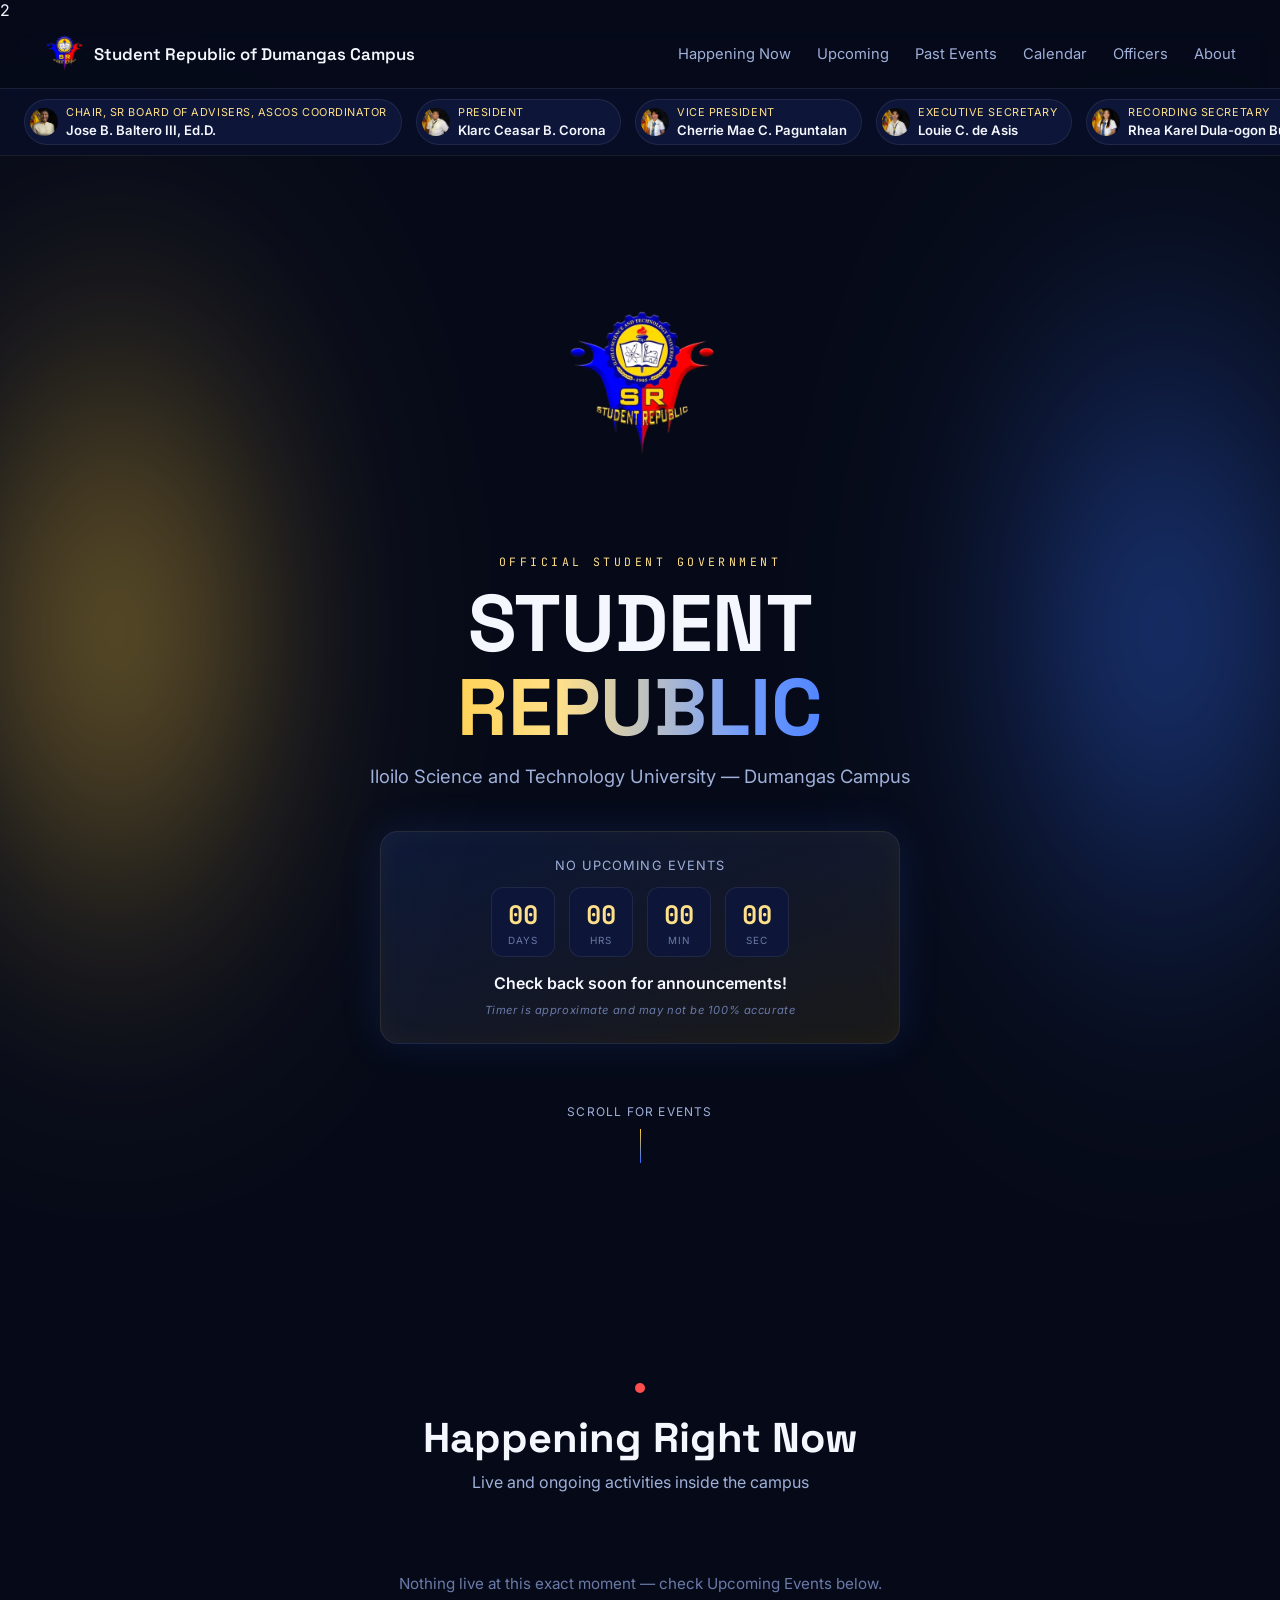
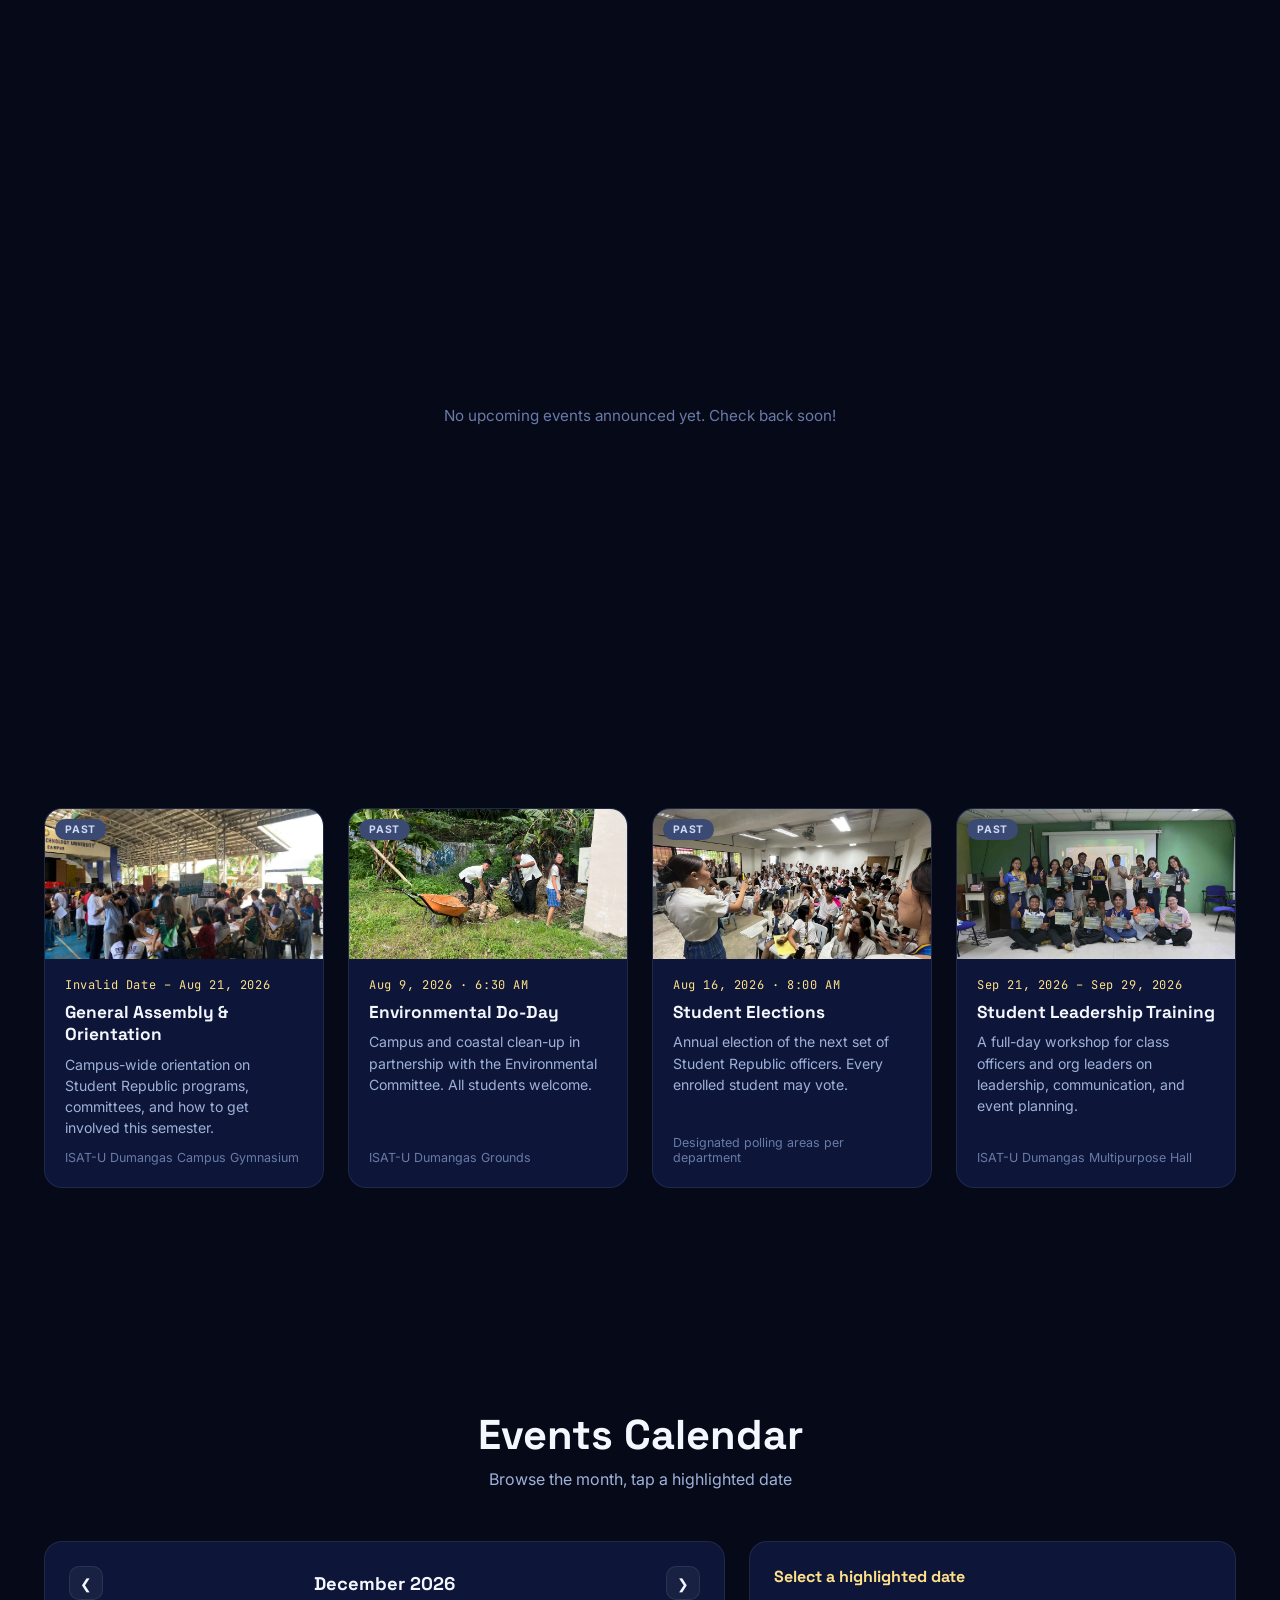
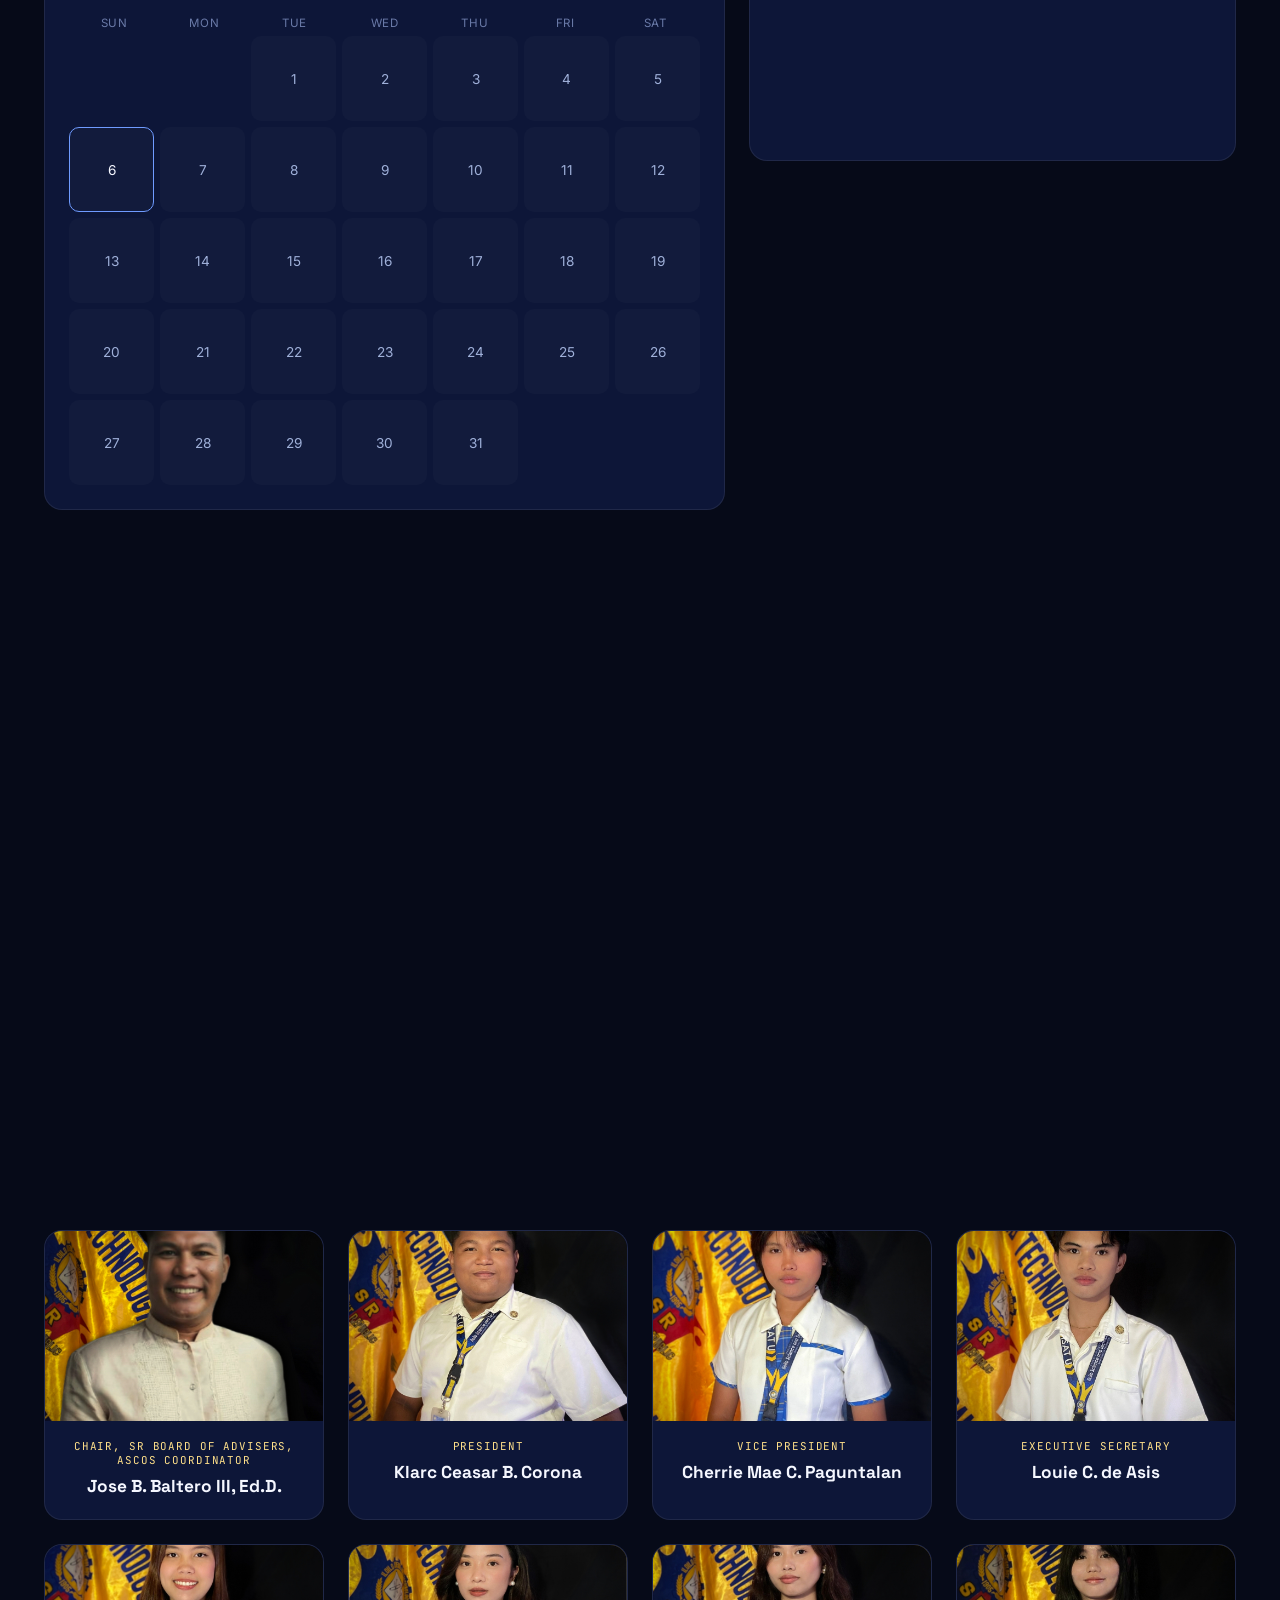
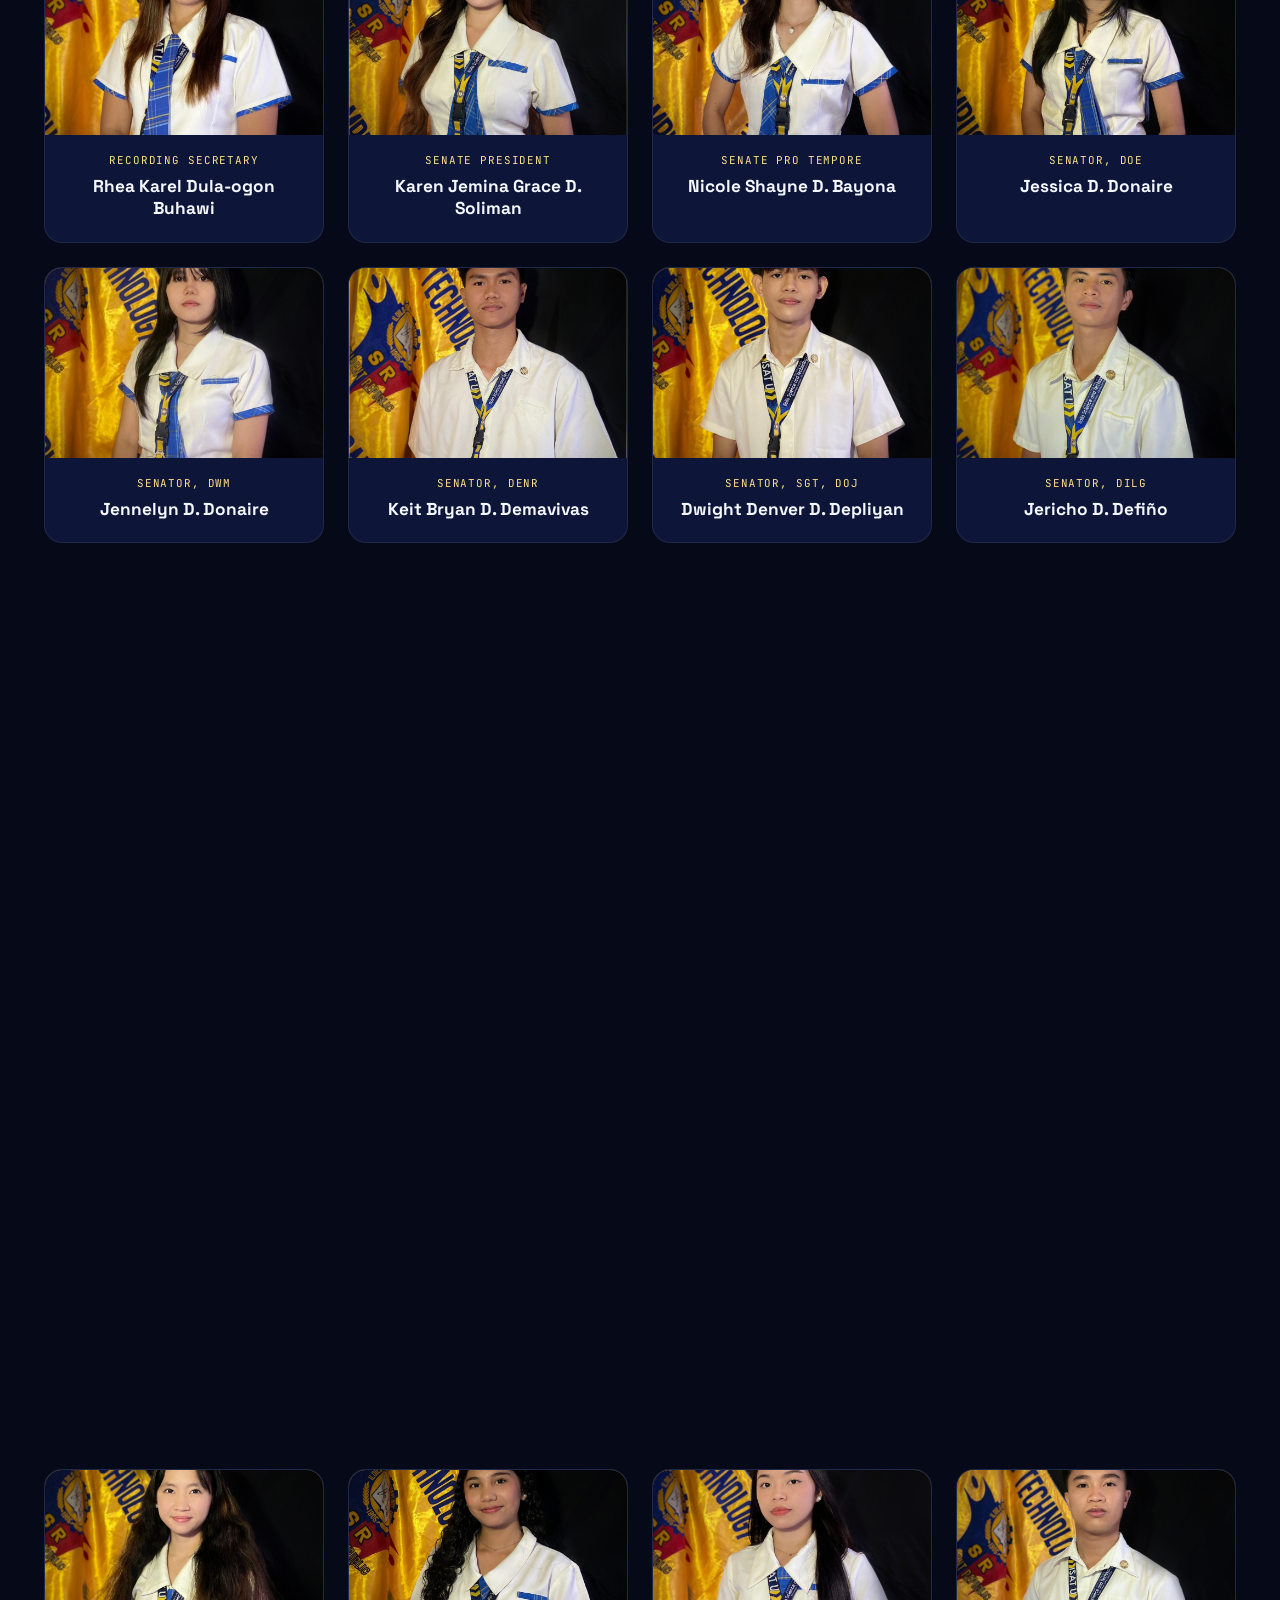
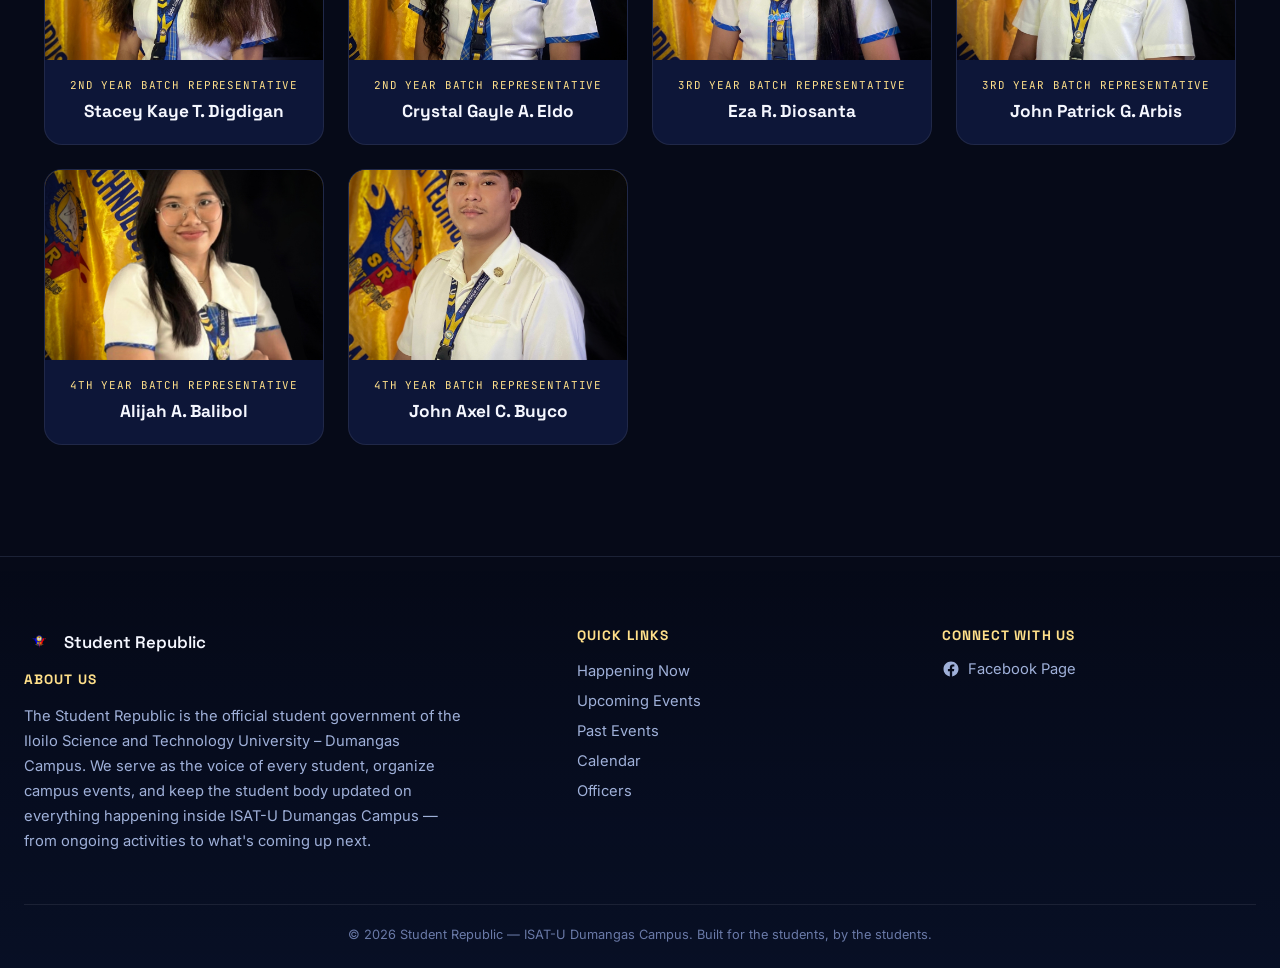
==== index.html @ ea0fa1e5 "commit" ====
<!DOCTYPE html>
<html lang="en">
<head>
<meta charset="UTF-8">
<meta name="viewport" content="width=device-width, initial-scale=1.0">
<title>Student Republic | ISAT-U Dumangas Campus</title>
<meta name="description" content="Official events hub of the Student Republic — Iloilo Science and Technology University, Dumangas Campus.">
<link rel="icon" type="image/png" href="SRlogo.png" sizes="any" style="transform: scale(90);">  

<link rel="preconnect" href="https://fonts.googleapis.com">
<link rel="preconnect" href="https://fonts.gstatic.com" crossorigin>
<link href="https://fonts.googleapis.com/css2?family=Space+Grotesk:wght@400;500;600;700&family=Inter:wght@400;500;600;700;800&family=JetBrains+Mono:wght@500&display=swap" rel="stylesheet">

<link rel="stylesheet" href="css/style.css">
<script src="js/draftSRR.js"> </script>
<script src="js/SR.js"> </script>
</head>
<body>2

<!-- ============ SPLASH SCREEN ============ -->
<div id="splash" aria-hidden="true">
  <img class="splash-seal" src="SRlogo.png" alt="Student Republic logo">
  <p class="splash-tag">Student Republic &ndash; Dumangas Campus</p>
</div>

<!-- ============ AMBIENT GLOWS ============ -->
<div class="glow glow-left" aria-hidden="true"></div>
<div class="glow glow-right" aria-hidden="true"></div>

<!-- ============ TOP BAR ============ -->
<header id="topbar">
  <div class="topbar-main">
    <a href="#hero" class="brand">
      <img class="brand-seal" src="SRlogo.png" alt="Student Republic logo" style="transform: scale(2); transform-origin: center; width: 40px; height: 40px;">
      <span>Student Republic of Dumangas Campus</span>
    </a>

    <nav class="main-nav">
      <a href="#live">Happening Now</a>
      <a href="#upcoming">Upcoming</a>
      <a href="#past">Past Events</a>
      <a href="#calendar">Calendar</a>
      <a href="#officers-full">Officers</a>
      <a href="#about">About</a>
    </nav>

    <button id="nav-toggle" aria-label="Toggle menu" aria-expanded="false">
      <span></span><span></span><span></span>
    </button>
  </div>

  <!-- Officers strip (scrolling row of current officers) -->
  <div class="officers-strip-wrap">
    <div class="officers-strip" id="officers-strip"></div>
  </div>
</header>

<!-- ============ MAIN ============ -->
<main>

  <!-- HERO -->
  <section id="hero">
    <div class="hero-inner reveal">
      <img class="hero-seal" src="SRlogo.png" alt="Student Republic logo">
      <p class="eyebrow">Official Student Government</p>
      <h1 class="hero-title">STUDENT<span>REPUBLIC</span></h1>
      <p class="hero-subtitle">Iloilo Science and Technology University &mdash; Dumangas Campus</p>

      <div class="countdown-box" id="countdown-box">
        <p class="countdown-label" id="countdown-label">Loading next event&hellip;</p>
        <div class="countdown-timer" id="countdown-timer">
          <div class="cd-unit"><span id="cd-days">00</span><small>days</small></div>
          <div class="cd-unit"><span id="cd-hours">00</span><small>hrs</small></div>
          <div class="cd-unit"><span id="cd-mins">00</span><small>min</small></div>
          <div class="cd-unit"><span id="cd-secs">00</span><small>sec</small></div>
        </div>
        <p class="countdown-event-name" id="countdown-event-name"></p>
        <p class="countdown-disclaimer">Timer is approximate and may not be 100% accurate</p>
      </div>

      <a href="#live" class="scroll-cue">
        <span>Scroll for events</span>
        <div class="scroll-cue-line"></div>
      </a>
    </div>
  </section>

  <!-- HAPPENING NOW -->
  <section id="live">
    <div class="section-head reveal">
      <span class="pulse-dot" aria-hidden="true"></span>
      <h2>Happening Right Now</h2>
      <p class="section-sub">Live and ongoing activities inside the campus</p>
    </div>
    <div class="cards-grid" id="live-events"></div>
  </section>

 
  <section id="upcoming">
    <div class="section-head reveal">
      <h2>Upcoming Events</h2>
      <p class="section-sub">Mark your calendars, Republic!</p>
    </div>
    <div class="cards-grid tilt-grid" id="upcoming-events"></div>
  </section>

  <!-- PAST EVENTS -->
  <section id="past">
    <div class="section-head reveal">
      <h2>Past Events</h2>
      <p class="section-sub">Memories from our recent activities</p>
    </div>
    <div class="cards-grid" id="past-events"></div>
  </section>

  <section id="calendar">
    <div class="section-head reveal">
      <h2>Events Calendar</h2>
      <p class="section-sub">Browse the month, tap a highlighted date</p>
    </div>

    <div class="calendar-wrap reveal">
      <div class="calendar-card">
        <div class="calendar-nav">
          <button id="cal-prev" aria-label="Previous month">&#10094;</button>
          <h3 id="cal-month-label"></h3>
          <button id="cal-next" aria-label="Next month">&#10095;</button>
        </div>
        <div class="calendar-weekdays">
          <span>Sun</span><span>Mon</span><span>Tue</span><span>Wed</span><span>Thu</span><span>Fri</span><span>Sat</span>
        </div>
        <div class="calendar-grid" id="calendar-grid"></div>
      </div>

      <div class="day-panel" id="day-panel">
        <h4 id="day-panel-title">Select a highlighted date</h4>
        <div id="day-panel-events"></div>
      </div>
    </div>
  </section>


  <section id="about">
    <div class="about-inner reveal">
      <h2>What is the Student Republic?</h2>
      <p>The Student Republic is the official student government of ISAT-U Dumangas Campus the elected body
      that represents the student body, organizes campus activities, and keeps every student informed on
      what's happening on campus and what's coming next.</p>
    </div>
  </section>


  <section id="officers-full">
    <div class="section-head reveal">
      <h2>Your Officers</h2>
      <p class="section-sub">School Year 2026&ndash;2027</p>
    </div>
    <div class="cards-grid officers-grid" id="officers-grid"></div>
  </section> 
</main>


<footer id="site-footer">
  <div class="footer-grid">
    <div class="footer-col footer-about">
      <div class="brand footer-brand">
        <img class="brand-seal" src="SRlogo.png" alt="Student Republic logo">
        <span>Student Republic</span>
      </div>
      <h4>About Us</h4>
      <p>
        The Student Republic is the official student government of the Iloilo Science and Technology
        University &ndash; Dumangas Campus. We serve as the voice of every student, organize campus events,
        and keep the student body updated on everything happening inside ISAT-U Dumangas Campus &mdash; from ongoing
        activities to what's coming up next.
      </p>
    </div>

    <div class="footer-col">
      <h4>Quick Links</h4>
      <ul>
        <li><a href="#live">Happening Now</a></li>
        <li><a href="#upcoming">Upcoming Events</a></li>
        <li><a href="#past">Past Events</a></li>
        <li><a href="#calendar">Calendar</a></li>
        <li><a href="#officers-full">Officers</a></li>
      </ul>
    </div>

    <div class="footer-col">
      <h4>Connect With Us</h4>
      <ul id="footer-social">
        <!-- facebook link natin by js/events-data.js ) -->
      </ul>
    </div>
  </div>

  <div class="footer-bottom">
    <p>&copy; <span id="footer-year"></span> Student Republic &mdash; ISAT-U Dumangas Campus. Built for the students, by the students.</p>
  </div>
</footer>

<script src="js/events-data.js"></script>
<script src="js/script.js"></script>
</body>
</html>
---- css/style.css ----
/* ==========================================================================
   STUDENT REPUBLIC — ISAT-U DUMANGAS CAMPUS
   Design tokens
   ========================================================================== */
:root{
  --bg:            #060a18;
  --bg-2:          #0a1330;
  --panel:         #0d1638;
  --panel-border:  rgba(255,255,255,0.08);

  --blue:          #2e6bff;
  --blue-soft:     #6f9bff;
  --blue-deep:     #0b2d7a;

  --gold:          #ffc72c;
  --gold-soft:     #ffe08a;
  --gold-deep:     #b8860b;

  --white:         #f5f7ff;
  --muted:         #9fb0d9;
  --muted-2:       #6a7aa8;

  --font-display:  'Space Grotesk', sans-serif;
  --font-body:     'Inter', sans-serif;
  --font-mono:     'JetBrains Mono', monospace;

  --radius:        18px;
  --ease:          cubic-bezier(.22,.9,.32,1);
}

*,*::before,*::after{ box-sizing:border-box; }

html{ scroll-behavior:smooth; }

body{
  margin:0;
  background:var(--bg);
  color:var(--white);
  font-family:var(--font-body);
  overflow-x:hidden;
  -webkit-font-smoothing:antialiased;
}

@media (prefers-reduced-motion: reduce){
  html{ scroll-behavior:auto; }
  *{ animation-duration:0.001ms !important; animation-iteration-count:1 !important; transition-duration:0.001ms !important; }
}

h1,h2,h3,h4{ font-family:var(--font-display); margin:0; }
p{ margin:0; }
a{ color:inherit; text-decoration:none; }
ul{ list-style:none; margin:0; padding:0; }
img{ max-width:100%; display:block; }
button{ font-family:inherit; cursor:pointer; }

/* ==========================================================================
   AMBIENT GLOWS — yellow left / blue right, glowing aesthetic
   ========================================================================== */
.glow{
  position:fixed;
  top:0;
  width:min(46vw, 620px);
  height:140vh;
  pointer-events:none;
  z-index:0;
  filter:blur(90px);
  opacity:0.55;
  mix-blend-mode:screen;
  will-change:transform;
}
.glow-left{
  left:-14vw;
  background:radial-gradient(closest-side, var(--gold) 0%, rgba(255,199,44,0.25) 45%, transparent 75%);
}
.glow-right{
  right:-14vw;
  background:radial-gradient(closest-side, var(--blue) 0%, rgba(46,107,255,0.28) 45%, transparent 75%);
}

/* ==========================================================================
   SPLASH SCREEN
   ========================================================================== */
#splash{
  position:fixed; inset:0; z-index:999;
  background:radial-gradient(circle at 50% 40%, #0c1740 0%, #050914 70%);
  display:flex; flex-direction:column; align-items:center; justify-content:center;
  gap:18px;
  opacity:0;
  visibility:hidden;
  transition:opacity .8s ease, visibility .8s ease;
}
#splash.visible{
  opacity:1;
  visibility:visible;
}
#splash.hide{ opacity:0; visibility:hidden; pointer-events:none; }

.splash-seal{
  width: 360px;
  height: 360px;
  object-fit: contain;
  display:block;
  opacity:0;
  transform:scale(0.72);
  filter:drop-shadow(0 0 0 rgba(255,199,44,0));
  animation:splashIn 1.1s ease forwards, splashOut .9s ease 3.1s forwards;
}

.splash-tag{
  font-family:var(--font-display);
  letter-spacing:.35em;
  text-transform:uppercase;
  font-size:.75rem;
  color:var(--gold-soft);
  opacity:0;
  animation:fadeUp 0.8s ease 0.5s forwards;
}

@keyframes splashIn{
  0%{
    opacity:0;
    transform:scale(0.72);
    filter:drop-shadow(0 0 0 rgba(255,199,44,0));
  }
  100%{
    opacity:1;
    transform:scale(1);
    filter:drop-shadow(0 0 30px rgba(255,199,44,0.5));
  }
}

@keyframes splashOut{
  0%{
    opacity:1;
    transform:scale(1);
    filter:drop-shadow(0 0 30px rgba(255,199,44,0.5));
  }
  100%{
    opacity:0;
    transform:scale(1.08);
    filter:drop-shadow(0 0 0 rgba(255,199,44,0));
  }
}

@keyframes fadeUp{
  from{ opacity:0; transform:translateY(14px); }
  to{ opacity:1; transform:translateY(0); }
}

/* Seal SVG shared styling */
.seal-ring-outer{ fill:none; stroke:var(--gold); stroke-width:2; opacity:.85; }
.seal-ring-inner{ fill:rgba(46,107,255,.12); stroke:var(--blue-soft); stroke-width:1.4; }
.seal-ring-text{ font-family:var(--font-mono); font-size:9.5px; fill:var(--gold-soft); letter-spacing:1px; }
.seal-monogram{ font-family:var(--font-display); font-weight:700; font-size:44px; fill:var(--white); }

.hero-seal{
  width: 320px;
  height: 320px;
  object-fit: contain;
  margin: 0 auto 8px;
}
.hero-seal .seal-ring-text{ animation:none; }
@keyframes sealSpin{ to{ transform:rotate(360deg); } }
.hero-seal .seal-monogram{ transform-box:fill-box; transform-origin:center; }

/* ==========================================================================
   TOP BAR
   ========================================================================== */
#topbar{
  position:sticky; top:0; z-index:200;
  background:rgba(6,10,24,.72);
  backdrop-filter:blur(14px) saturate(140%);
  border-bottom:1px solid var(--panel-border);
}
.topbar-main{
  max-width:1240px; margin:0 auto; padding:14px 24px;
  display:flex; align-items:center; justify-content:space-between; gap:18px;
}
.brand{ display:flex; align-items:center; gap:10px; font-family:var(--font-display); font-weight:600; font-size:1.05rem; }
.brand-seal{ width:34px; height:34px; }
.brand-seal .seal-ring-text{ display:none; }

.main-nav{ display:flex; gap:26px; font-size:.92rem; color:var(--muted); }
.main-nav a{ position:relative; padding:4px 0; transition:color .25s; }
.main-nav a:hover{ color:var(--gold-soft); }
.main-nav a::after{
  content:''; position:absolute; left:0; bottom:-2px; width:0; height:2px;
  background:linear-gradient(90deg, var(--gold), var(--blue));
  transition:width .3s var(--ease);
}
.main-nav a:hover::after{ width:100%; }

#nav-toggle{ display:none; background:none; border:0; flex-direction:column; gap:5px; padding:8px; }
#nav-toggle span{ width:22px; height:2px; background:var(--white); display:block; }

.officers-strip-wrap{ overflow:hidden; border-top:1px solid var(--panel-border); background:rgba(10,19,48,.5); }
.officers-strip{
  display:flex; gap:14px; padding:10px 24px; overflow-x:auto; scrollbar-width:thin;
}
.officers-strip::-webkit-scrollbar{ height:5px; }
.officers-strip::-webkit-scrollbar-thumb{ background:var(--blue-deep); border-radius:8px; }

.officer-chip{
  display:flex; align-items:center; gap:8px; flex:0 0 auto;
  background:var(--panel); border:1px solid var(--panel-border); border-radius:999px;
  padding:5px 14px 5px 5px; white-space:nowrap;
}
.officer-chip .avatar{ width:28px; height:28px; border-radius:50%; }
.officer-chip .role{ color:var(--gold-soft); font-size:.68rem; text-transform:uppercase; letter-spacing:.05em; display:block; }
.officer-chip .name{ font-size:.82rem; font-weight:600; }

/* ==========================================================================
   LAYOUT HELPERS
   ========================================================================== */
main{ position:relative; z-index:1; }
section{ max-width:1240px; margin:0 auto; padding:110px 24px; position:relative; }

.section-head{ text-align:center; margin-bottom:52px; }
.section-head h2{ font-size:clamp(1.8rem,3.4vw,2.6rem); }
.section-sub{ color:var(--muted); margin-top:8px; font-size:1rem; }

.pulse-dot{
  display:inline-block; width:10px; height:10px; border-radius:50%; background:#ff4d4d;
  box-shadow:0 0 0 0 rgba(255,77,77,.6); margin-bottom:14px;
  animation:pulse 1.6s infinite;
}
@keyframes pulse{
  0%{ box-shadow:0 0 0 0 rgba(255,77,77,.55); }
  70%{ box-shadow:0 0 0 14px rgba(255,77,77,0); }
  100%{ box-shadow:0 0 0 0 rgba(255,77,77,0); }
}

/* ==========================================================================
   SCROLL REVEAL / 3D ANIMATION
   ========================================================================== */
.reveal{
  opacity:0;
  transform:perspective(1200px) translateY(60px) rotateX(-12deg);
  transition:opacity .9s var(--ease), transform .9s var(--ease);
  transform-origin:top center;
}
.reveal.in-view{ opacity:1; transform:perspective(1200px) translateY(0) rotateX(0); }

.tilt-card{
  opacity:0;
  transform:perspective(1000px) translateY(50px) rotateY(-18deg) scale(.94);
  transition:opacity .8s var(--ease), transform .8s var(--ease);
}
.tilt-card.in-view{ opacity:1; transform:perspective(1000px) translateY(0) rotateY(0) scale(1); }

/* ==========================================================================
   HERO
   ========================================================================== */
#hero{ min-height:92vh; display:flex; align-items:center; padding-top:70px; }
.hero-inner{ margin:0 auto; text-align:center; max-width:760px; }

.eyebrow{
  font-family:var(--font-mono); letter-spacing:.3em; text-transform:uppercase;
  font-size:.72rem; color:var(--gold-soft); margin-bottom:14px;
}
.hero-title{
  font-size:clamp(2.6rem,7vw,5rem); font-weight:700; line-height:1;
  display:flex; flex-direction:column; gap:4px;
}
.hero-title span{
  background:linear-gradient(90deg, var(--gold) 0%, var(--gold-soft) 35%, var(--blue-soft) 70%, var(--blue) 100%);
  -webkit-background-clip:text; background-clip:text; color:transparent;
}
.hero-subtitle{ margin-top:18px; color:var(--muted); font-size:clamp(.95rem,1.6vw,1.15rem); }

.countdown-box{
  margin:44px auto 0; max-width:520px;
  background:linear-gradient(160deg, rgba(46,107,255,.14), rgba(255,199,44,.08));
  border:1px solid var(--panel-border);
  border-radius:var(--radius);
  padding:26px 24px;
  box-shadow:0 0 40px rgba(46,107,255,.15), inset 0 0 30px rgba(255,199,44,.04);
}
.countdown-label{ font-size:.8rem; letter-spacing:.08em; text-transform:uppercase; color:var(--muted); margin-bottom:14px; }
.countdown-timer{ display:flex; justify-content:center; gap:14px; }
.cd-unit{
  background:var(--panel); border:1px solid var(--panel-border); border-radius:12px;
  padding:10px 14px; min-width:64px;
  display:flex; flex-direction:column; align-items:center; gap:2px;
}
.cd-unit span{ font-family:var(--font-mono); font-size:1.6rem; font-weight:700; color:var(--gold-soft); }
.cd-unit small{ font-size:.62rem; text-transform:uppercase; letter-spacing:.1em; color:var(--muted-2); }
.countdown-event-name{ margin-top:16px; font-weight:600; color:var(--white); font-size:1rem; }
.countdown-disclaimer{ margin-top:10px; font-size:.7rem; color:var(--muted-2); letter-spacing:.05em; font-style:italic; }

.scroll-cue{
  margin-top:60px; display:inline-flex; flex-direction:column; align-items:center; gap:10px;
  color:var(--muted); font-size:.75rem; letter-spacing:.1em; text-transform:uppercase;
}
.scroll-cue-line{ width:1px; height:34px; background:linear-gradient(var(--gold), var(--blue)); animation:scrollLine 1.8s infinite; }
@keyframes scrollLine{ 0%{ transform:scaleY(0); transform-origin:top;} 50%{ transform:scaleY(1); transform-origin:top;} 51%{ transform-origin:bottom;} 100%{ transform:scaleY(0); transform-origin:bottom;} }

/* ==========================================================================
   CARDS GRID (events / officers)
   ========================================================================== */
.cards-grid{
  display:grid; grid-template-columns:repeat(auto-fit, minmax(280px,1fr)); gap:24px;
}
.event-card{
  background:var(--panel); border:1px solid var(--panel-border); border-radius:var(--radius);
  overflow:hidden; display:flex; flex-direction:column;
  transition:transform .4s var(--ease), box-shadow .4s var(--ease), border-color .4s var(--ease);
}
.event-card:hover{
  transform:translateY(-6px) perspective(800px) rotateX(3deg);
  border-color:rgba(255,199,44,.4);
  box-shadow:0 18px 40px rgba(0,0,0,.4), 0 0 30px rgba(46,107,255,.2);
}
.event-card .media{
  height:150px; background:linear-gradient(135deg, var(--blue-deep), #142559);
  display:flex; align-items:center; justify-content:center; position:relative; overflow:hidden;
}
.event-card .media img{ width:100%; height:100%; object-fit:cover; }
.event-card .media .initials{ font-family:var(--font-display); font-size:2.2rem; color:rgba(255,255,255,.25); }
.status-tag{
  position:absolute; top:10px; left:10px; font-size:.65rem; text-transform:uppercase; letter-spacing:.08em;
  padding:4px 10px; border-radius:999px; font-weight:700;
}
.status-tag.status-ongoing{ background:#ff4d4d; color:#fff; }
.status-tag.status-upcoming{ background:var(--gold); color:#1a1200; }
.status-tag.status-past{ background:#3a4a72; color:#cfd8f5; }

.event-card .body{ padding:18px 20px 22px; display:flex; flex-direction:column; gap:8px; flex:1; }
.event-card .date{ font-family:var(--font-mono); font-size:.75rem; color:var(--gold-soft); letter-spacing:.05em; }
.event-card h3{ font-size:1.08rem; line-height:1.3; }
.event-card p{ color:var(--muted); font-size:.88rem; line-height:1.5; flex:1; }
.event-card .loc{ font-size:.78rem; color:var(--muted-2); margin-top:4px; }

.empty-note{ color:var(--muted-2); text-align:center; grid-column:1/-1; padding:30px 0; font-size:.95rem; }

/* Officers grid specifics */
.officers-grid .event-card .media{ height:190px; background:linear-gradient(160deg,var(--gold-deep),var(--blue-deep)); }
.officers-grid .event-card .body{ align-items:center; text-align:center; }
.officers-grid .role-badge{
  font-size:.68rem; text-transform:uppercase; letter-spacing:.08em; color:var(--gold-soft);
  font-family:var(--font-mono);
}

/* ==========================================================================
   CALENDAR
   ========================================================================== */
.calendar-wrap{ display:grid; grid-template-columns:1.4fr 1fr; gap:24px; align-items:start; }
.calendar-card{
  background:var(--panel); border:1px solid var(--panel-border); border-radius:var(--radius); padding:24px;
}
.calendar-nav{ display:flex; align-items:center; justify-content:space-between; margin-bottom:16px; }
.calendar-nav button{
  background:rgba(255,255,255,.05); border:1px solid var(--panel-border); color:var(--white);
  width:34px; height:34px; border-radius:10px; font-size:.9rem;
  transition:background .25s, border-color .25s;
}
.calendar-nav button:hover{ background:rgba(255,199,44,.15); border-color:var(--gold); }
.calendar-nav h3{ font-size:1.15rem; }

.calendar-weekdays{
  display:grid; grid-template-columns:repeat(7,1fr); text-align:center;
  font-size:.72rem; color:var(--muted-2); text-transform:uppercase; letter-spacing:.05em; margin-bottom:6px;
}
.calendar-grid{ display:grid; grid-template-columns:repeat(7,1fr); gap:6px; }
.cal-day{
  aspect-ratio:1; display:flex; flex-direction:column; align-items:center; justify-content:center;
  border-radius:10px; font-size:.85rem; color:var(--muted); position:relative;
  border:1px solid transparent; background:rgba(255,255,255,.02);
  transition:background .25s, border-color .25s, transform .25s;
}
.cal-day.empty{ background:none; }
.cal-day.today{ border-color:var(--blue-soft); color:var(--white); }
.cal-day.has-event{ cursor:pointer; color:var(--white); background:rgba(255,199,44,.06); }
.cal-day.has-event:hover{ background:rgba(255,199,44,.16); transform:translateY(-2px); }
.cal-day.has-past-event{ cursor:pointer; color:var(--muted-2); background:rgba(106,122,168,.12); }
.cal-day.has-past-event:hover{ background:rgba(106,122,168,.2); transform:translateY(-2px); }
.cal-day.selected{ background:linear-gradient(135deg, var(--gold), var(--blue)); color:#0a0f22; font-weight:700; }
.cal-dot{ width:5px; height:5px; border-radius:50%; background:var(--gold); margin-top:3px; }
.cal-day.selected .cal-dot{ background:#0a0f22; }

.day-panel{
  background:var(--panel); border:1px solid var(--panel-border); border-radius:var(--radius);
  padding:24px; min-height:220px;
}
.day-panel h4{ font-size:1rem; margin-bottom:14px; color:var(--gold-soft); }
.day-event-item{ padding:12px 0; border-top:1px solid var(--panel-border); }
.day-event-item:first-child{ border-top:none; }
.day-event-item h5{ margin:0 0 4px; font-family:var(--font-display); font-size:.95rem; }
.day-event-item p{ font-size:.82rem; color:var(--muted); }
.day-panel-empty{ color:var(--muted-2); font-size:.88rem; }

/* ==========================================================================
   ABOUT (short teaser section)
   ========================================================================== */
#about{ text-align:center; }
.about-inner{ max-width:700px; margin:0 auto; }
.about-inner h2{ font-size:clamp(1.6rem,3vw,2.2rem); margin-bottom:18px; }
.about-inner p{ color:var(--muted); line-height:1.7; font-size:1.02rem; }

/* ==========================================================================
   FOOTER
   ========================================================================== */
#site-footer{
  position:relative; z-index:1; border-top:1px solid var(--panel-border);
  background:linear-gradient(180deg, transparent, rgba(46,107,255,.06));
  padding:70px 24px 26px;
}
.footer-grid{
  max-width:1240px; margin:0 auto; display:grid; grid-template-columns:1.6fr 1fr 1fr; gap:50px;
}
.footer-brand{ margin-bottom:14px; }
.footer-brand .brand-seal{ width:30px; height:30px; }
.footer-col h4{ font-size:.85rem; text-transform:uppercase; letter-spacing:.08em; color:var(--gold-soft); margin-bottom:16px; }
.footer-about p{ color:var(--muted); line-height:1.7; font-size:.92rem; max-width:440px; }
.footer-col ul li{ margin-bottom:10px; }
.footer-col ul li a{ color:var(--muted); font-size:.92rem; transition:color .25s; display:inline-flex; align-items:center; gap:8px; }
.footer-col ul li a:hover{ color:var(--gold-soft); }
.fb-icon{ width:18px; height:18px; flex:0 0 auto; }

.footer-bottom{
  max-width:1240px; margin:50px auto 0; padding-top:22px; border-top:1px solid var(--panel-border);
  text-align:center; color:var(--muted-2); font-size:.8rem;
}

/* ==========================================================================
   RESPONSIVE
   ========================================================================== */
@media (max-width:900px){
  .main-nav{
    display:none; position:absolute; top:100%; left:0; right:0;
    flex-direction:column; gap:0; background:rgba(6,10,24,.97);
    border-bottom:1px solid var(--panel-border); padding:8px 24px 18px;
  }
  .main-nav.nav-open{ display:flex; }
  .main-nav a{ padding:12px 0; border-bottom:1px solid var(--panel-border); }
  #nav-toggle{ display:flex; }
  .calendar-wrap{ grid-template-columns:1fr; }
  .footer-grid{ grid-template-columns:1fr; gap:36px; }
}
@media (max-width:600px){
  section{ padding:80px 18px; }
  .countdown-timer{ gap:8px; }
  .cd-unit{ min-width:52px; padding:8px 6px; }
  .cd-unit span{ font-size:1.2rem; }
}
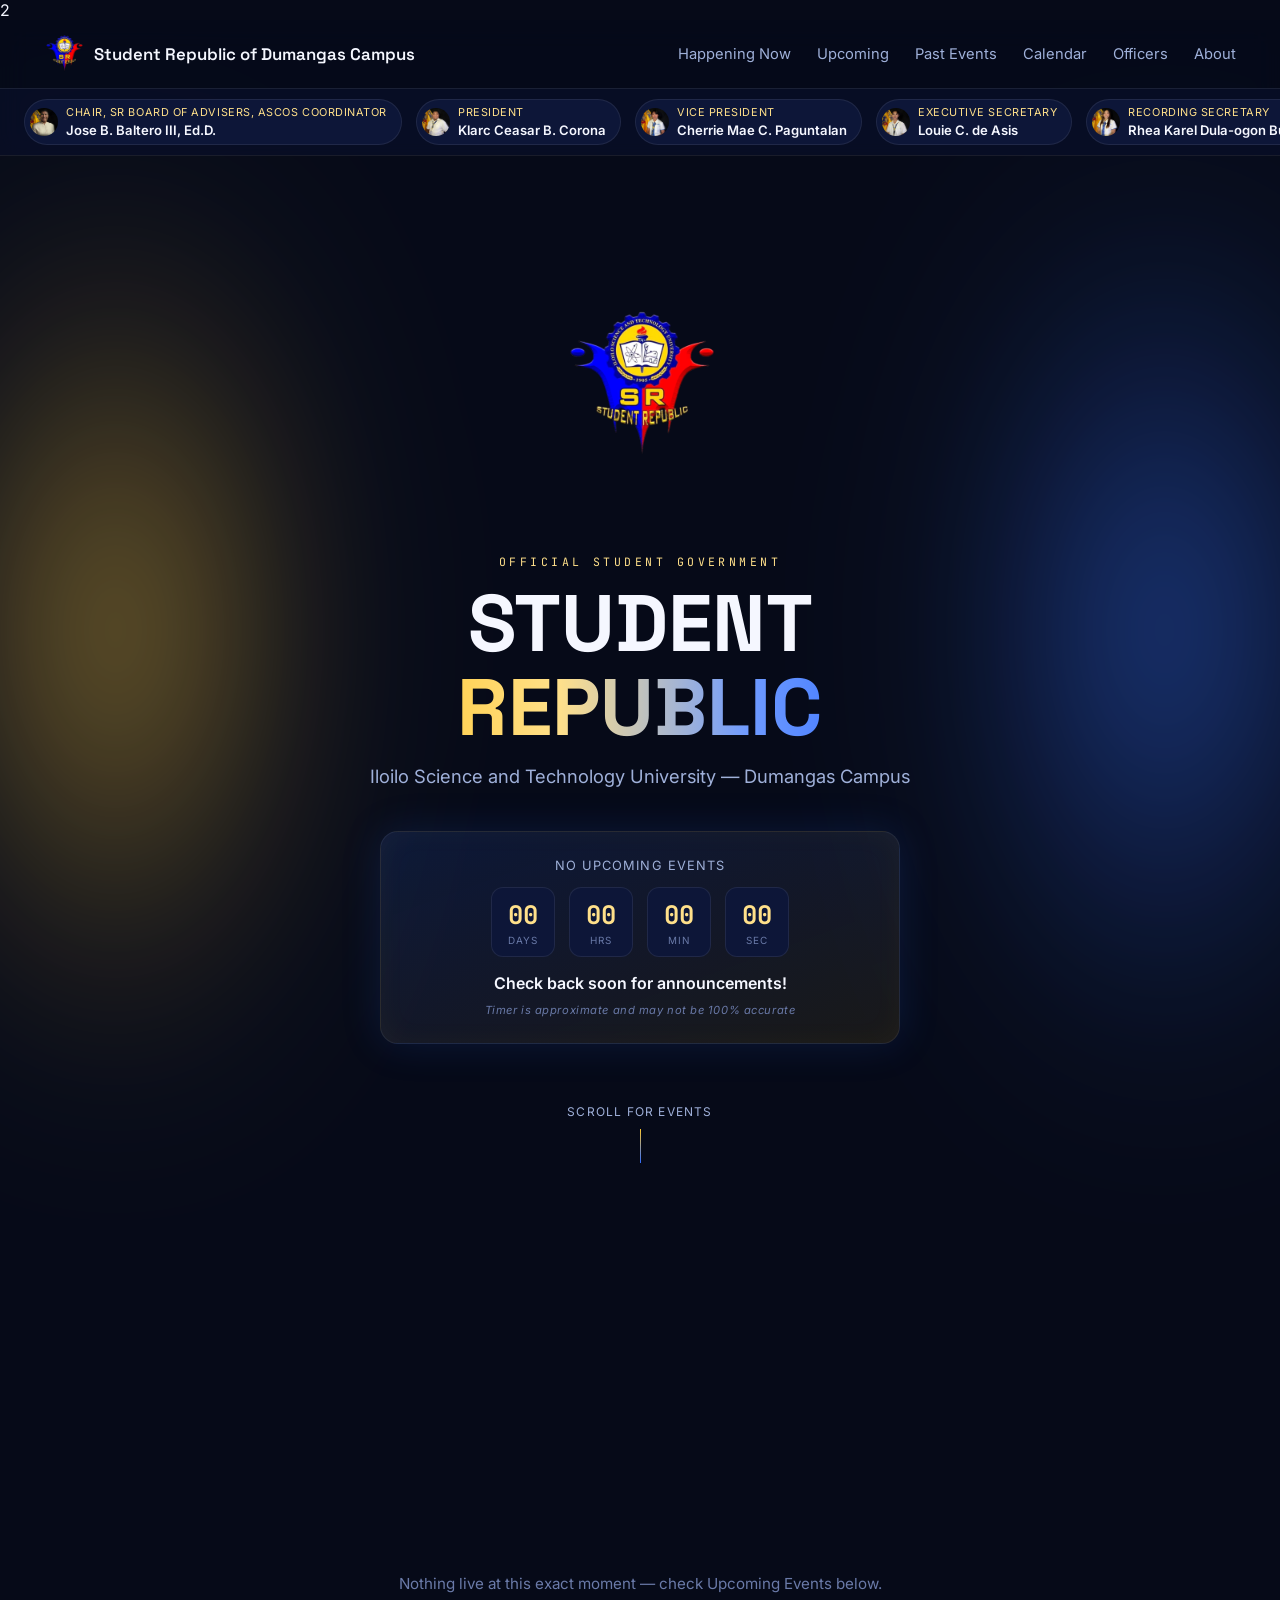
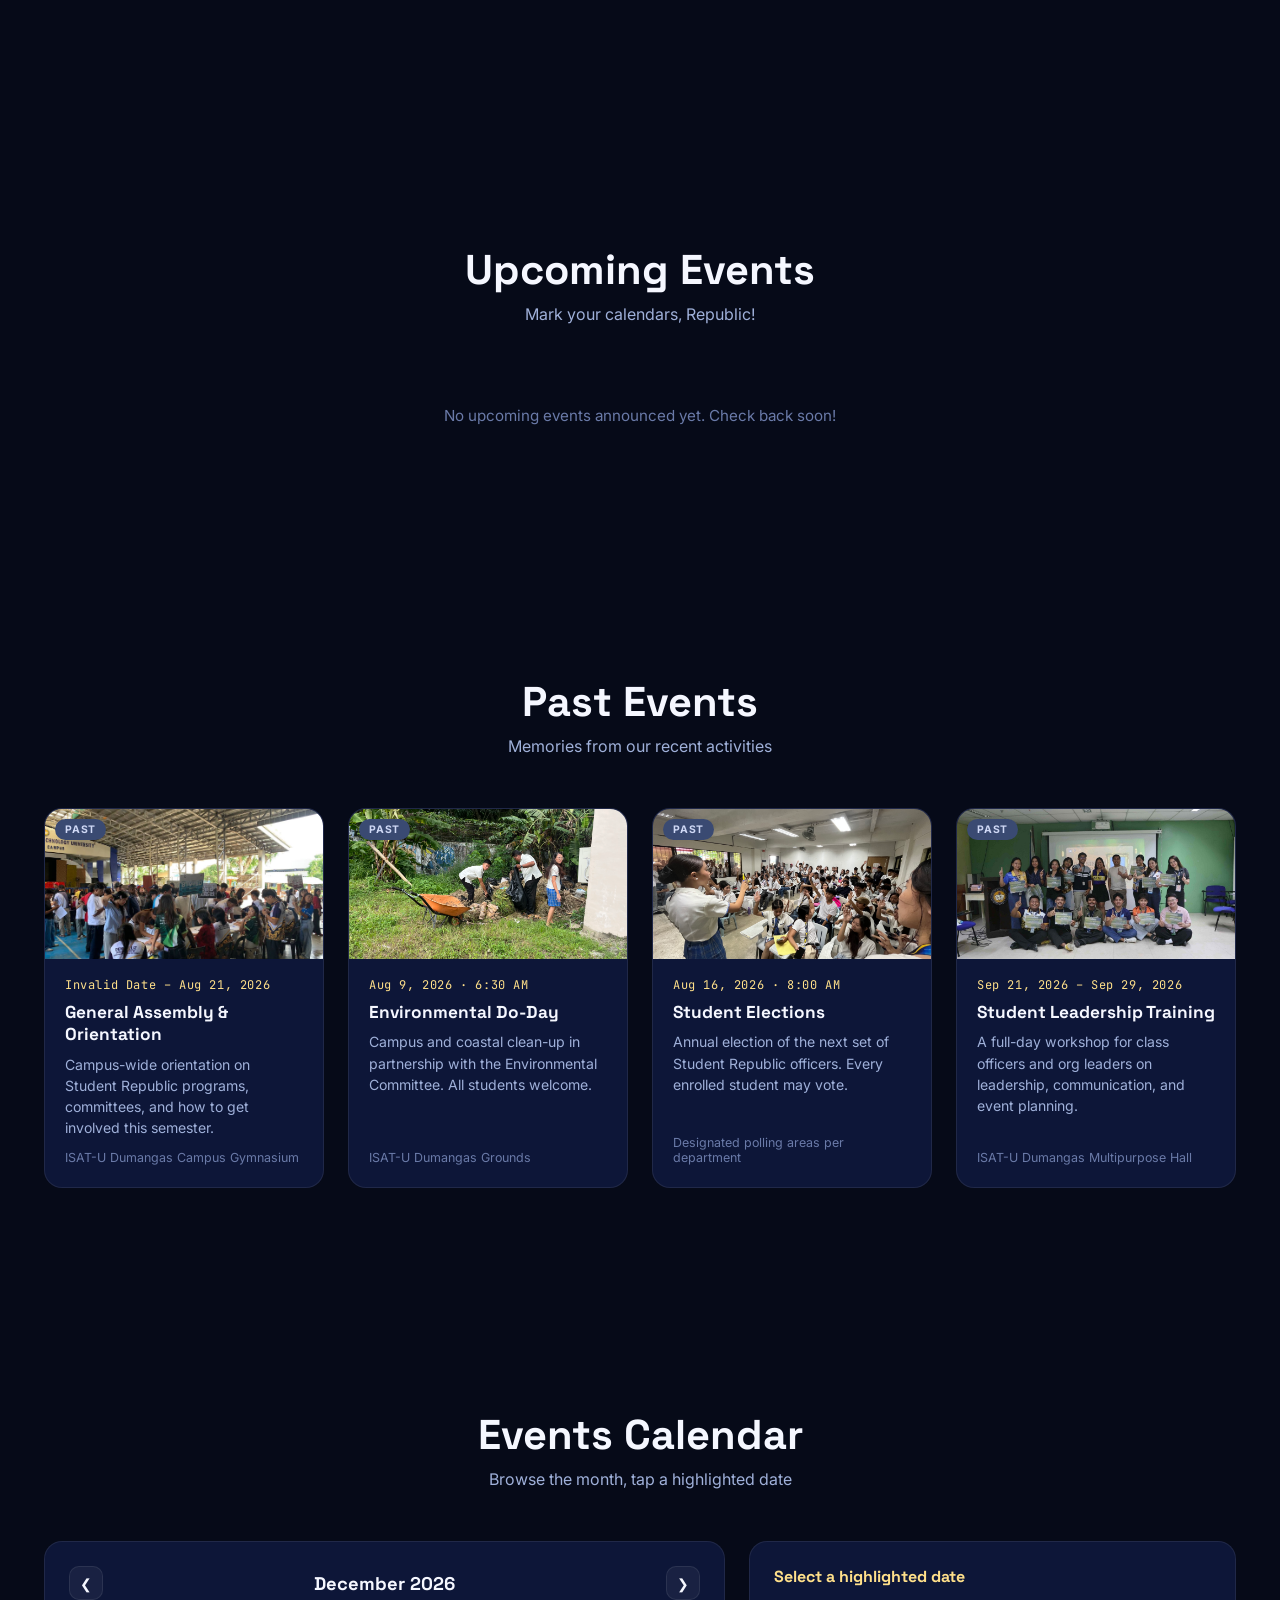
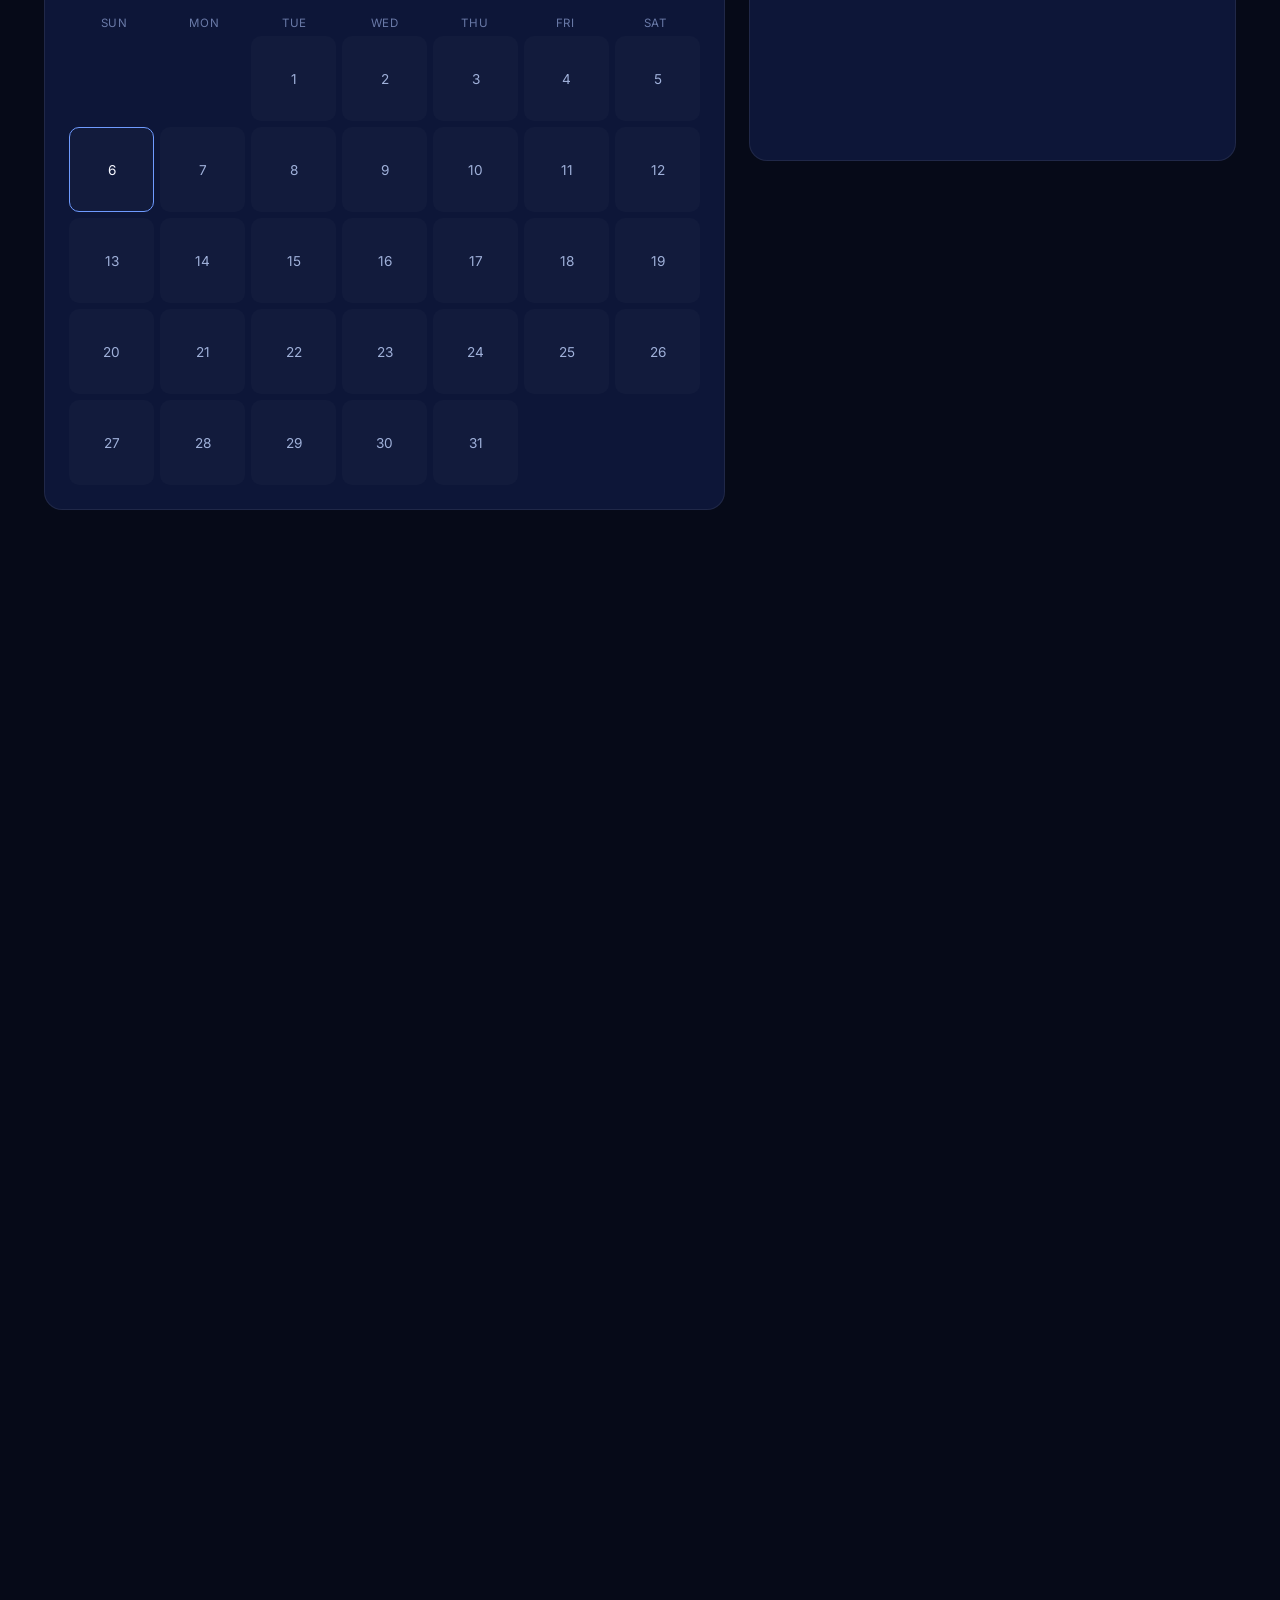
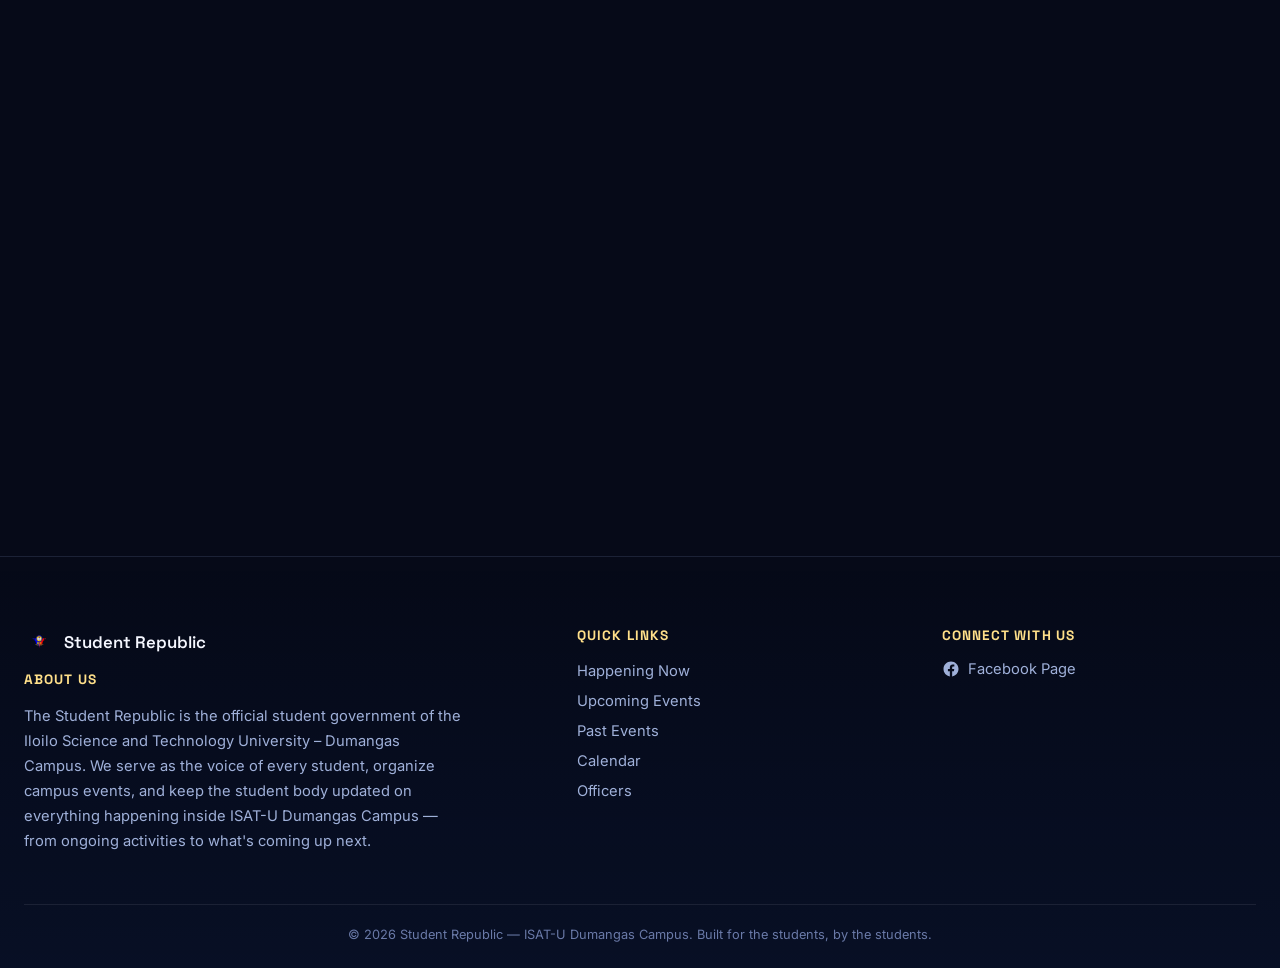
==== commit c84d518b: "inititalized:commit" ====
--- a/index.html
+++ b/index.html
@@ -12,7 +12,7 @@
 <link href="https://fonts.googleapis.com/css2?family=Space+Grotesk:wght@400;500;600;700&family=Inter:wght@400;500;600;700;800&family=JetBrains+Mono:wght@500&display=swap" rel="stylesheet">
 
 <link rel="stylesheet" href="css/style.css">
-<script src="js/draftSRR.js"> </script>
+<script src="js/draftsr.js"> </script>
 <script src="js/SR.js"> </script>
 </head>
 <body>2
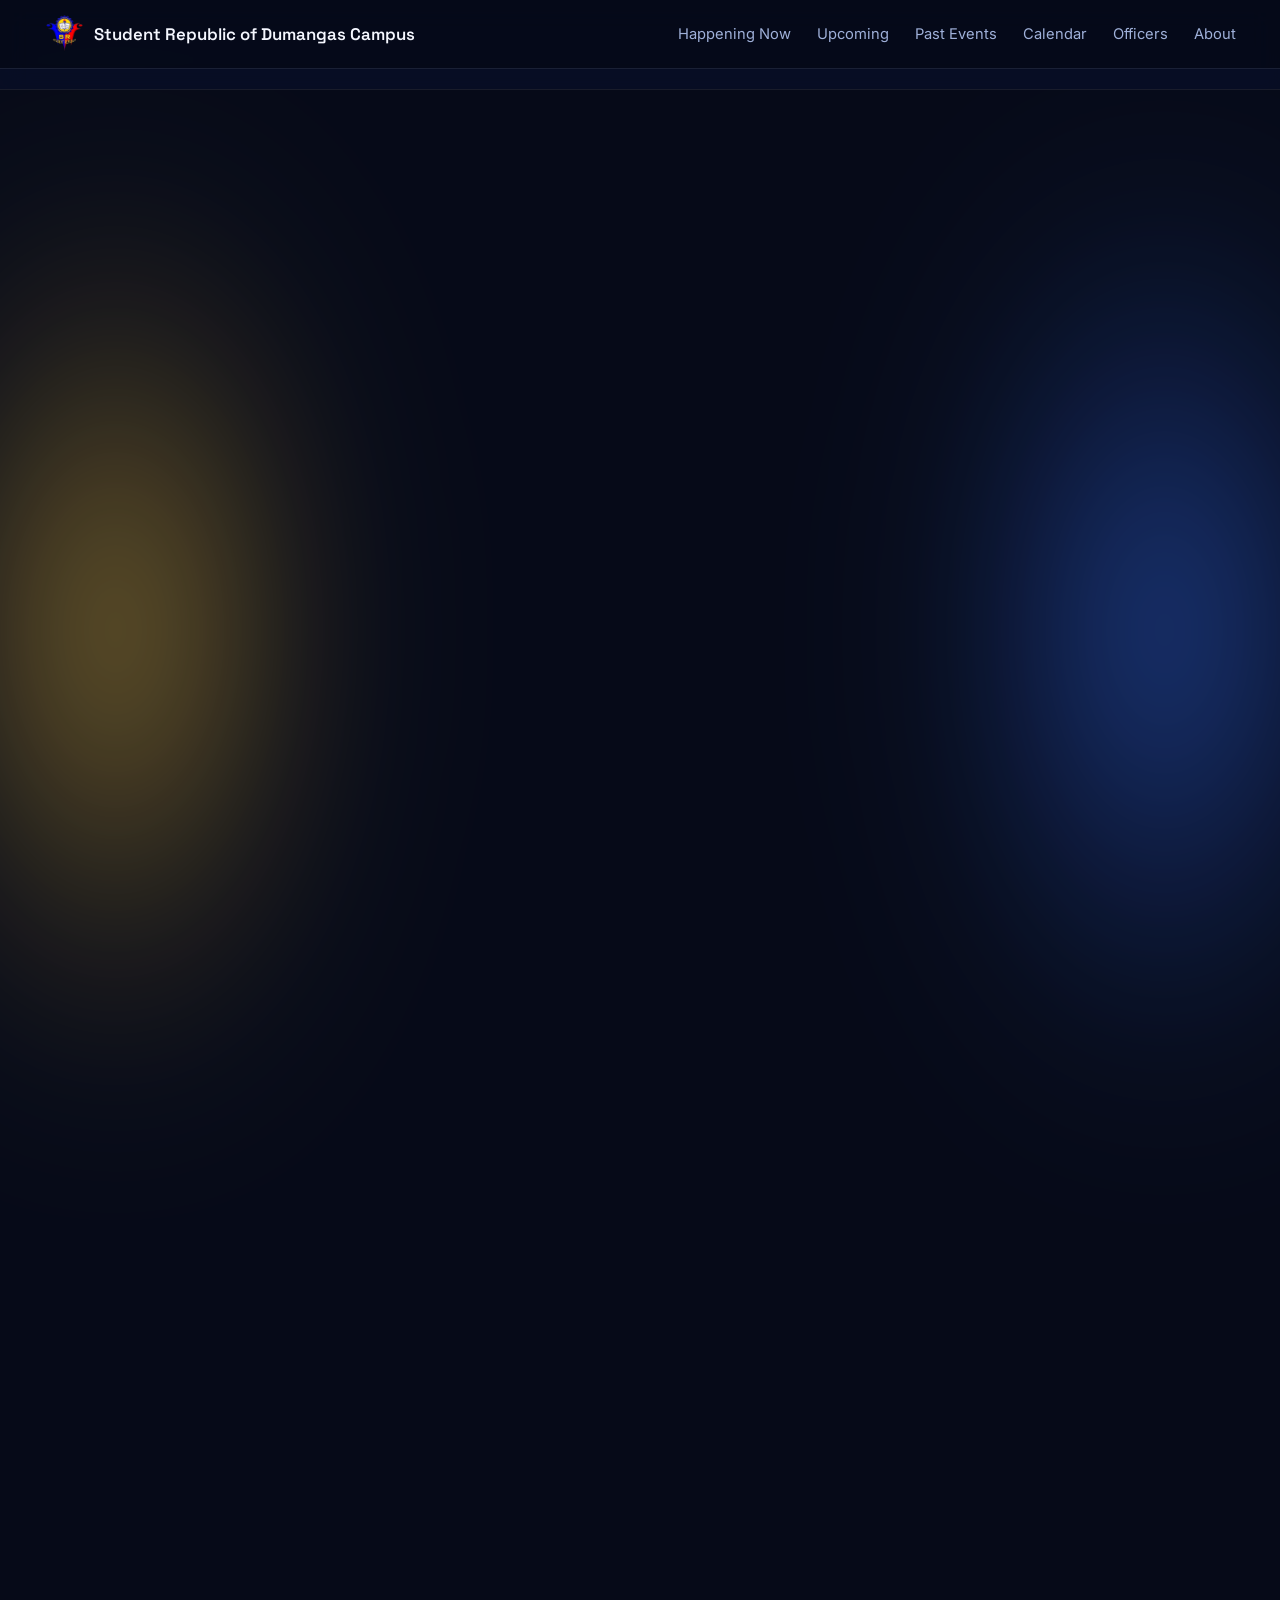
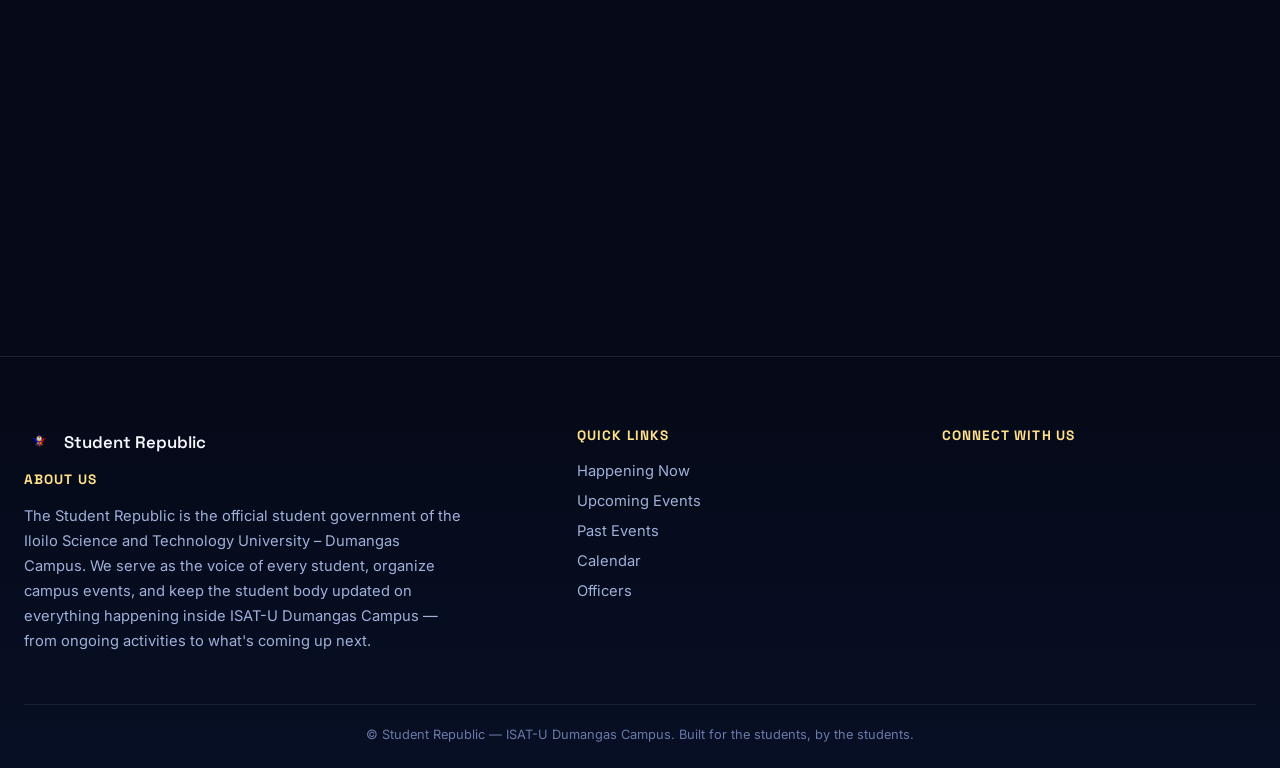
==== commit e6b78454: "initialized:commit" ====
--- a/index.html
+++ b/index.html
@@ -13,9 +13,9 @@
 
 <link rel="stylesheet" href="css/style.css">
 <script src="js/draftsr.js"> </script>
-<script src="js/SR.js"> </script>
+<script src="js/sr.js"> </script>
 </head>
-<body>2
+<body>
 
 <!-- ============ SPLASH SCREEN ============ -->
 <div id="splash" aria-hidden="true">
